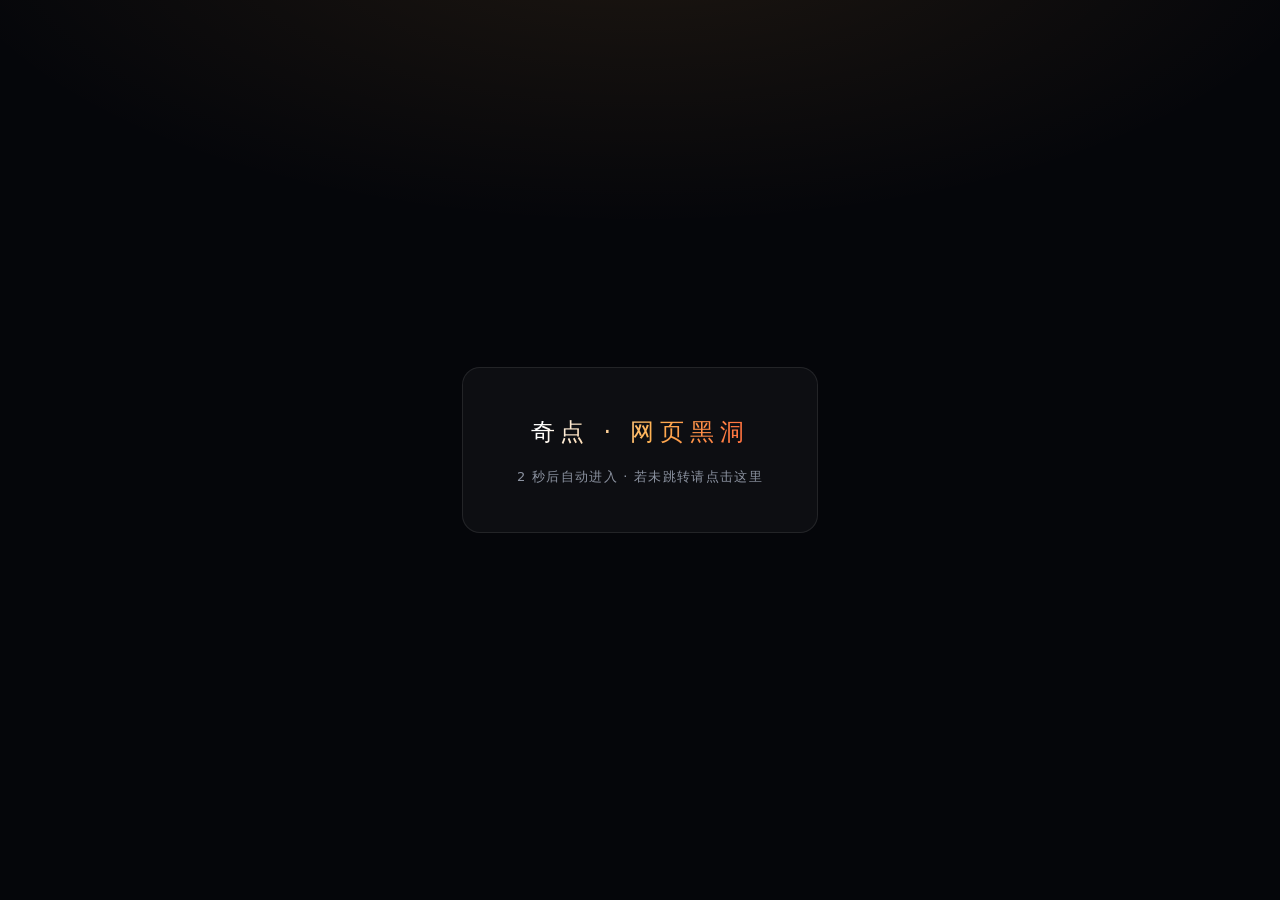
==== index.html @ d840cfd9 "清空仓库：仅保留奇点·网页黑洞" ====
<!DOCTYPE html>
<html lang="zh-CN">
<head>
<meta charset="utf-8">
<meta name="viewport" content="width=device-width, initial-scale=1.0">
<title>奇点 · 网页黑洞</title>
<meta name="theme-color" content="#05060a">
<link rel="icon" href="blackhole/favicon.svg" type="image/svg+xml">
<meta http-equiv="refresh" content="2;url=blackhole/">
<style>
  *{box-sizing:border-box}
  body{
    margin:0;min-height:100vh;background:#05060a;color:#e7eaf0;
    font:400 15px/1.7 "Segoe UI","PingFang SC","Microsoft YaHei",system-ui,sans-serif;
    display:grid;place-items:center;
    background-image:radial-gradient(ellipse 80% 50% at 50% -10%,rgba(255,177,81,.10),transparent 70%);
  }
  .card{
    display:block;text-decoration:none;color:inherit;text-align:center;
    padding:44px 54px;border-radius:18px;
    background:rgba(255,255,255,.035);border:1px solid rgba(255,255,255,.09);
  }
  .card h1{
    margin:0;font-size:24px;font-weight:200;letter-spacing:.24em;
    background:linear-gradient(100deg,#fff 10%,#ffb151 55%,#ff6a3d 95%);
    -webkit-background-clip:text;background-clip:text;color:transparent;
  }
  .card p{margin:14px 0 0;color:#8c93a1;font-size:13px;letter-spacing:.1em}
</style>
</head>
<body>
<a class="card" href="blackhole/">
  <h1>奇点 · 网页黑洞</h1>
  <p>2 秒后自动进入 · 若未跳转请点击这里</p>
</a>
</body>
</html>
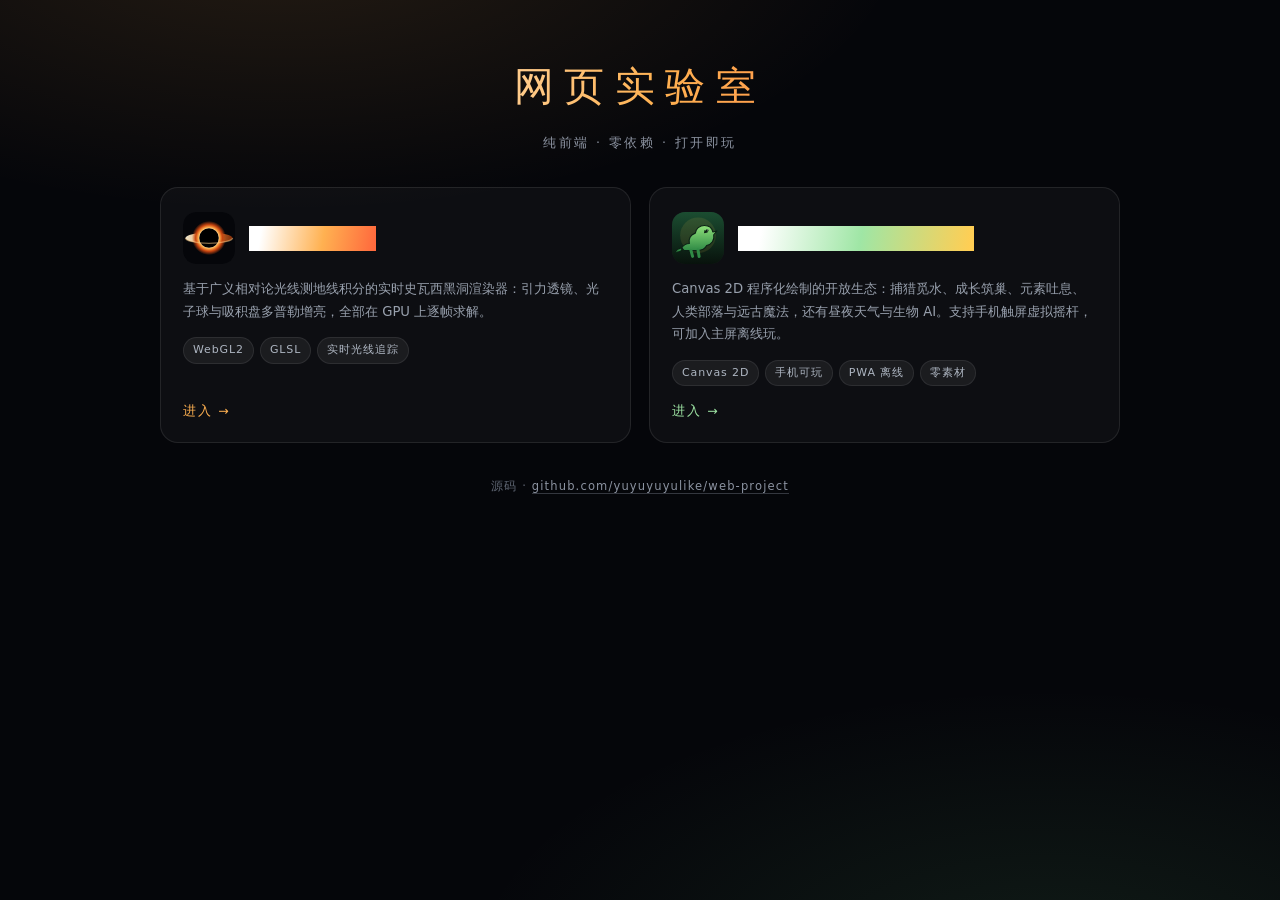
==== commit d9984bb0: "feat: 首页改为项目导航（黑洞 + 恐龙生存模拟器）" ====
--- a/index.html
+++ b/index.html
@@ -2,36 +2,111 @@
 <html lang="zh-CN">
 <head>
 <meta charset="utf-8">
-<meta name="viewport" content="width=device-width, initial-scale=1.0">
-<title>奇点 · 网页黑洞</title>
+<meta name="viewport" content="width=device-width, initial-scale=1.0, viewport-fit=cover">
+<title>网页实验室 · web-project</title>
+<meta name="description" content="纯前端网页实验：WebGL2 实时黑洞渲染器、Canvas 2D 恐龙生存模拟器。零依赖，打开即玩。">
 <meta name="theme-color" content="#05060a">
+<meta name="color-scheme" content="dark">
 <link rel="icon" href="blackhole/favicon.svg" type="image/svg+xml">
-<meta http-equiv="refresh" content="2;url=blackhole/">
 <style>
   *{box-sizing:border-box}
+  html,body{margin:0;padding:0}
   body{
-    margin:0;min-height:100vh;background:#05060a;color:#e7eaf0;
+    min-height:100vh;background:#05060a;color:#e7eaf0;
     font:400 15px/1.7 "Segoe UI","PingFang SC","Microsoft YaHei",system-ui,sans-serif;
-    display:grid;place-items:center;
-    background-image:radial-gradient(ellipse 80% 50% at 50% -10%,rgba(255,177,81,.10),transparent 70%);
+    background-image:
+      radial-gradient(ellipse 70% 45% at 22% -8%,rgba(255,177,81,.13),transparent 70%),
+      radial-gradient(ellipse 65% 45% at 82% 108%,rgba(120,220,140,.10),transparent 70%);
+    -webkit-font-smoothing:antialiased;
   }
-  .card{
-    display:block;text-decoration:none;color:inherit;text-align:center;
-    padding:44px 54px;border-radius:18px;
-    background:rgba(255,255,255,.035);border:1px solid rgba(255,255,255,.09);
+  main{
+    max-width:1000px;margin:0 auto;
+    padding:calc(52px + env(safe-area-inset-top,0px)) calc(20px + env(safe-area-inset-right,0px))
+            calc(38px + env(safe-area-inset-bottom,0px)) calc(20px + env(safe-area-inset-left,0px));
   }
-  .card h1{
-    margin:0;font-size:24px;font-weight:200;letter-spacing:.24em;
-    background:linear-gradient(100deg,#fff 10%,#ffb151 55%,#ff6a3d 95%);
+  header{text-align:center;margin-bottom:34px}
+  header h1{
+    margin:0;font-size:clamp(26px,6.4vw,40px);font-weight:200;letter-spacing:.26em;
+    background:linear-gradient(100deg,#fff 8%,#ffb151 52%,#ff6a3d 96%);
     -webkit-background-clip:text;background-clip:text;color:transparent;
   }
-  .card p{margin:14px 0 0;color:#8c93a1;font-size:13px;letter-spacing:.1em}
+  header p{margin:12px 0 0;color:#8c93a1;font-size:12.5px;letter-spacing:.2em}
+  .grid{display:grid;gap:18px;grid-template-columns:repeat(auto-fit,minmax(300px,1fr))}
+  .card{
+    position:relative;display:flex;flex-direction:column;gap:14px;
+    padding:24px 22px 20px;border-radius:18px;text-decoration:none;color:inherit;
+    background:rgba(255,255,255,.035);border:1px solid rgba(255,255,255,.09);
+    transition:transform .22s ease,border-color .22s ease,background .22s ease,box-shadow .22s ease;
+    -webkit-tap-highlight-color:transparent;
+  }
+  .card:hover,.card:focus-visible{
+    transform:translateY(-4px);background:rgba(255,255,255,.06);
+    border-color:rgba(255,255,255,.22);box-shadow:0 18px 44px rgba(0,0,0,.45);outline:none;
+  }
+  .card:active{transform:translateY(-1px) scale(.995)}
+  .top{display:flex;align-items:center;gap:14px}
+  .top img{width:52px;height:52px;border-radius:13px;flex:0 0 auto;background:rgba(255,255,255,.04)}
+  .card h2{
+    margin:0;font-size:17px;font-weight:500;letter-spacing:.06em;line-height:1.45;
+    -webkit-background-clip:text;background-clip:text;color:transparent;
+  }
+  .bh h2{background:linear-gradient(100deg,#fff 10%,#ffb151 58%,#ff6a3d 98%)}
+  .dino h2{background:linear-gradient(100deg,#fff 10%,#9fe6a5 52%,#ffce54 98%)}
+  .card p{margin:0;color:#98a0ad;font-size:13.2px}
+  .tags{display:flex;flex-wrap:wrap;gap:6px}
+  .tags i{
+    font-style:normal;font-size:11px;letter-spacing:.08em;color:#aeb6c2;
+    padding:3px 9px;border-radius:20px;background:rgba(255,255,255,.06);
+    border:1px solid rgba(255,255,255,.08);
+  }
+  .go{
+    margin-top:auto;font-size:12.5px;letter-spacing:.14em;color:#6f7684
+  }
+  .bh .go{color:#ffb151}
+  .dino .go{color:#9fe6a5}
+  footer{
+    margin-top:34px;text-align:center;color:#5f6673;font-size:11.5px;letter-spacing:.1em;
+  }
+  footer a{color:#8c93a1;text-decoration:none;border-bottom:1px solid rgba(140,147,161,.35)}
+  footer a:hover{color:#e7eaf0}
+  @media (max-width:520px){
+    main{padding-top:calc(34px + env(safe-area-inset-top,0px))}
+    header{margin-bottom:24px}
+    .card{padding:20px 18px 18px}
+    .top img{width:46px;height:46px}
+  }
 </style>
 </head>
 <body>
-<a class="card" href="blackhole/">
-  <h1>奇点 · 网页黑洞</h1>
-  <p>2 秒后自动进入 · 若未跳转请点击这里</p>
-</a>
+<main>
+  <header>
+    <h1>网页实验室</h1>
+    <p>纯前端 · 零依赖 · 打开即玩</p>
+  </header>
+
+  <div class="grid">
+    <a class="card bh" href="blackhole/">
+      <div class="top">
+        <img src="blackhole/favicon.svg" alt="">
+        <h2>奇点 · 网页黑洞</h2>
+      </div>
+      <p>基于广义相对论光线测地线积分的实时史瓦西黑洞渲染器：引力透镜、光子球与吸积盘多普勒增亮，全部在 GPU 上逐帧求解。</p>
+      <div class="tags"><i>WebGL2</i><i>GLSL</i><i>实时光线追踪</i></div>
+      <span class="go">进入 →</span>
+    </a>
+
+    <a class="card dino" href="dino-survival/">
+      <div class="top">
+        <img src="dino-survival/icon.svg" alt="">
+        <h2>侏罗纪求生 · 恐龙生存模拟器</h2>
+      </div>
+      <p>Canvas 2D 程序化绘制的开放生态：捕猎觅水、成长筑巢、元素吐息、人类部落与远古魔法，还有昼夜天气与生物 AI。支持手机触屏虚拟摇杆，可加入主屏离线玩。</p>
+      <div class="tags"><i>Canvas 2D</i><i>手机可玩</i><i>PWA 离线</i><i>零素材</i></div>
+      <span class="go">进入 →</span>
+    </a>
+  </div>
+
+  <footer>源码 · <a href="https://github.com/yuyuyuyulike/web-project">github.com/yuyuyuyulike/web-project</a></footer>
+</main>
 </body>
 </html>
